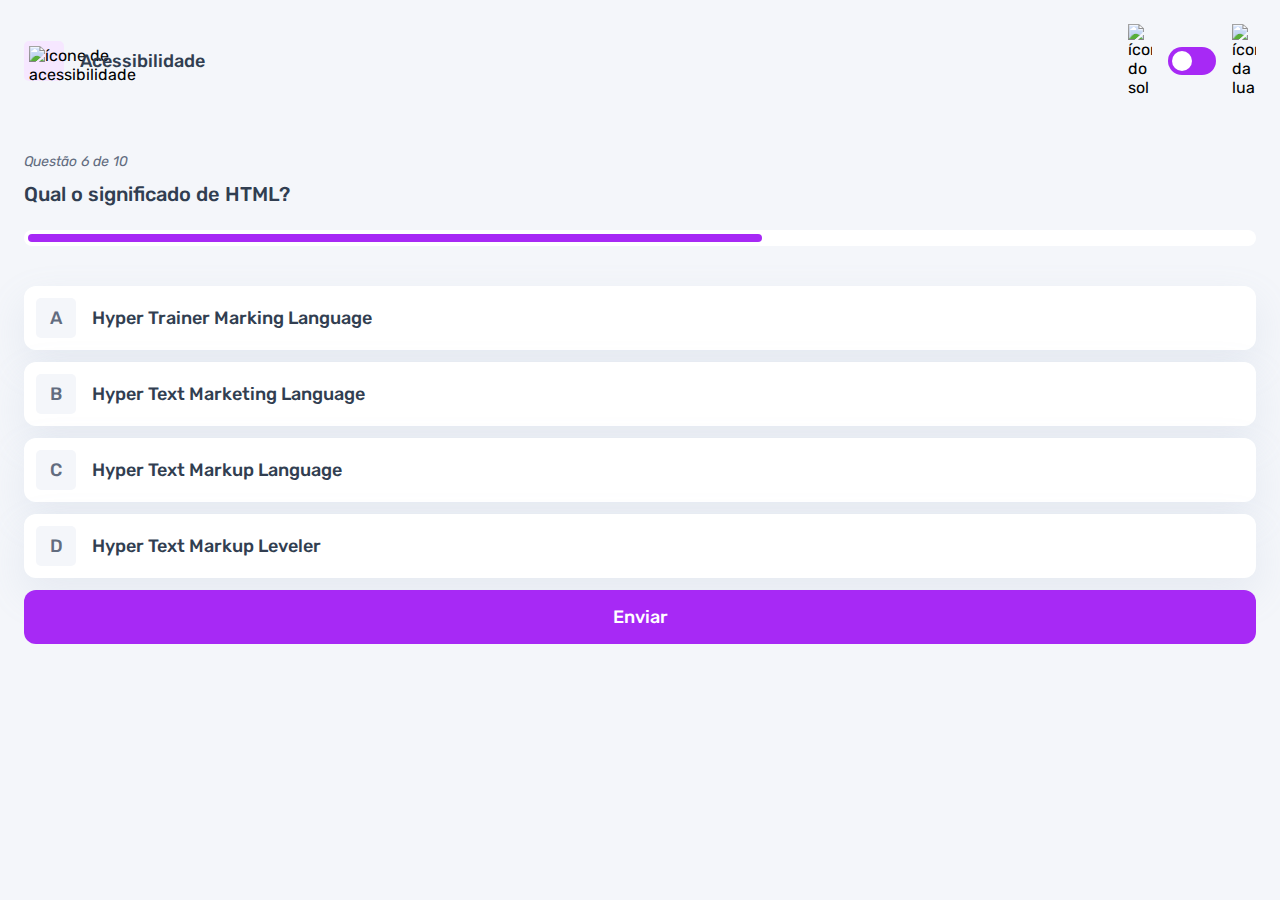
==== pages/quiz/quiz.html @ 740db1ae "adicionando o efeito de seleção nas alternativas" ====
<!DOCTYPE html>
<html lang="pt-BR">
<head>
    <meta charset="UTF-8">
    <meta name="viewport" content="width=device-width, initial-scale=1.0">
    <link rel="preconnect" href="https://fonts.googleapis.com">
    <link rel="preconnect" href="https://fonts.gstatic.com" crossorigin>
    <link href="https://fonts.googleapis.com/css2?family=Rubik:ital,wght@0,300..900;1,300..900&display=swap" rel="stylesheet">
    <link rel="stylesheet" href="quiz.css">
    <title>Quiz App</title>
</head>
<body>
    <header>
        <div class="assunto">
            <div class="assunto_icone">
                <img src="../../assets/images/icon-accessibility.svg" alt="ícone de acessibilidade">
            </div>

            <h1>Acessibilidade</h1>
        </div>

        <div class="tema">
            <img src="../../assets/images/icon-sun-dark.svg" alt="ícone do sol">
            <button>
                <div></div>
            </button>
            <img src="../../assets/images/icon-moon-dark.svg" alt="ícone da lua">
        </div>
    </header>

    <main>
        <section class="pergunta">
            <p>Questão 6 de 10</p>

            <h2>Qual o significado de HTML?</h2>

            <div class="barra_progresso">
                <div>
                    
                </div>
            </div>
        </section>

        <section class="alternativas">
            <form action="">
                <label for="alternativa_a">
                    <input type="radio" id="alternativa_a" name="alternativa">

                    <div>
                        <span>A</span>
                        Hyper Trainer Marking Language
                    </div>
                </label>

                <label for="alternativa_b">
                    <input type="radio" id="alternativa_b" name="alternativa">

                    <div>
                        <span>B</span>
                        Hyper Text Marketing Language
                    </div>
                </label>

                <label for="alternativa_c">
                    <input type="radio" id="alternativa_c" name="alternativa">

                    <div>
                        <span>C</span>
                        Hyper Text Markup Language
                    </div>
                </label>

                <label for="alternativa_d">
                    <input type="radio" id="alternativa_d" name="alternativa">

                    <div>
                        <span>D</span>
                        Hyper Text Markup Leveler
                    </div>
                </label>
            </form>

            <button>Enviar</button>
        </section>
    </main>
</body>
</html>
---- pages/quiz/quiz.css ----
* {
    margin: 0;
    padding: 0;
    box-sizing: border-box;
    font-family: "Rubik", sans-serif;
    -webkit-font-smoothing: antialised;
}

:root {
    --bg-color: #f4f6fa;
    --purple: #a729f5;
    --primary-text-color: #313e51;
    --secondary-text-color: #626c7f;
    --button-bg: #FFF;
    --shadow: 0px 16px 40px 0px rgba(143, 160, 193, 0.14);
    --bg-html: #fff1e9;
    --bg-css: #e0fedf;
    --bg-javascript: #ebf0ff;
    --bg-acessibilidade: #f6e7ff;
    --white: #FFF;
    --green: #26d782;
    --red: #ee5454;
    --bg-mobile: url(../../assets/images/pattern-background-mobile-light.svg);
    --bg-desktop: url(../../assets/images/pattern-background-desktop-light.svg);
}

body.escuro {
    --bg-color: #313e51;
    --bg-mobile: url(../../assets/images/pattern-background-mobile-dark.svg);
    --bg-desktop: url(../../assets/images/pattern-background-desktop-dark.svg);
    --primary-text-color: #FFF;
    --secondary-text-color: #abc1e1;
    --button-bg: #3b4d66;
    --shadow: 0px 16px 40px 0px rgba(49, 62, 81, 0.14);
}

body {
    height: 100svh;
    background: var(--bg-mobile) var(--bg-color);
    background-repeat: no-repeat;
    background-size: cover;
}

header {
    display: flex;
    justify-content: space-between;
    padding: 16px 24px;
}

.assunto {
    display: flex;
    align-items: center;
    gap: 16px;
}

.assunto_icone {
    background: var(--bg-acessibilidade);
    width: 40px;
    height: 40px;
    padding: 5px;
    border-radius: 5px;
}

.assunto_icone img {
    width: 100%;
}

.assunto h1 {
    font-size: 18px;
    font-weight: 500;
    color: var(--primary-text-color);
}

.tema {
    padding: 8px 0;
    display: flex;
    align-items: center;
    gap: 8px;
}

.tema img {
    width: 16px;
}

.tema button {
    height: 20px;
    width: 32px;
    background: var(--purple);
    border: 0;
    border-radius: 999px;
    padding: 4px;
}

.tema button div {
    background: var(--white);
    width: 12px;
    height: 12px;
    border-radius: 999px;
}

main {
    padding: 32px 24px;
}

.pergunta {
    margin-bottom: 40px;
}

.pergunta p {
    font-style: italic;
    font-size: 14px;
    color: var(--secondary-text-color);
    margin-bottom: 12px;
}

.pergunta h2 {
    font-size: 20px;
    font-weight: 500;
    color: var(--primary-text-color);
    line-height: 24px;
    margin-bottom: 24px;
}

.barra_progresso {
    background-color: var(--button-bg);
    height: 16px;
    padding: 4px;
    border-radius: 999px;
}

.barra_progresso div {
    height: 100%;
    width: 60%;
    background: var(--purple);
    border-radius: 999px;
}

.alternativas form {
    display: flex;
    flex-direction: column;
    gap: 12px;
    margin-bottom: 12px;
}

.alternativas label {
    display: block;
    background: var(--button-bg);
    padding: 12px;
    font-size: 18px;
    font-weight: 500;
    border-radius: 12px;
    box-shadow: var(--shadow);
    color: var(--primary-text-color);
}

.alternativas label:has(input:checked) {
    outline: 2px solid var(--purple);

    & span {
        background: var(--purple);
        color: white;
    }
}

.alternativas input {
    display: none;
}

.alternativas div {
    display: flex;
    align-items: center;
    gap: 16px;
}

.alternativas div span {
    display: block;
    width: 40px;
    height: 40px;
    background: var(--bg-color);
    border-radius: 5px;
    color: var(--secondary-text-color);

    display: flex;
    align-items: center;
    justify-content: center;
    flex-shrink: 0;
}

.alternativas button {
    padding: 16px;
    border-radius: 12px;
    border: none;
    background: var(--purple);
    color: var(--white);
    width: 100%;

    font-size: 18px;
    font-weight: 500;
}

@media(min-width: 1100px) {
    .tema {
        gap: 16px;
    }

    .tema img {
        width: 24px;
    }

    .tema button {
        width: 48px;
        height: 28px;
    }

    .tema button div {
        width: 20px;
        height: 20px;
    }
}
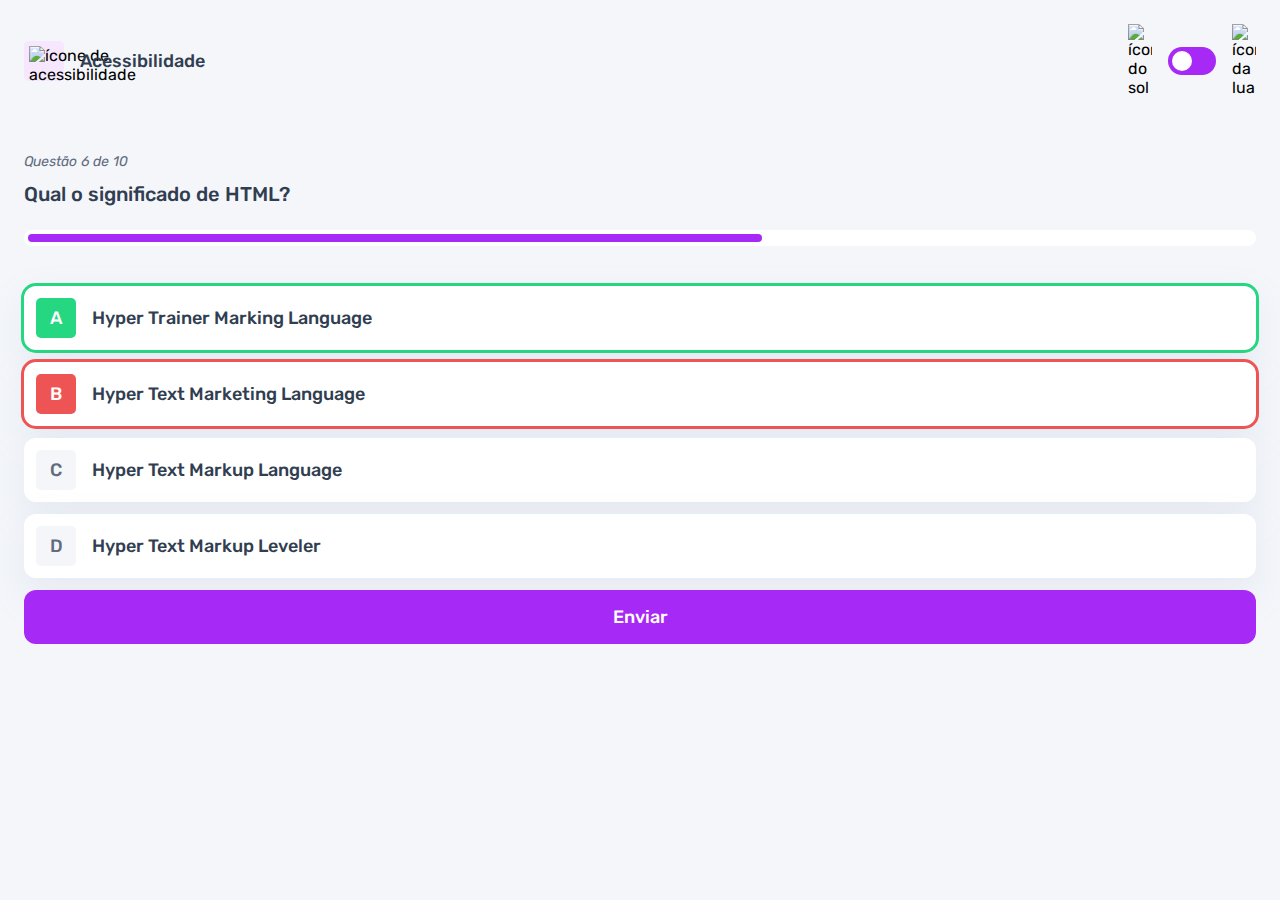
==== commit e2dfb6e2: "adicionando o efeito para alternativas corretas e erradas" ====
--- a/pages/quiz/quiz.html
+++ b/pages/quiz/quiz.html
@@ -43,7 +43,7 @@
 
         <section class="alternativas">
             <form action="">
-                <label for="alternativa_a">
+                <label for="alternativa_a" id="correta">
                     <input type="radio" id="alternativa_a" name="alternativa">
 
                     <div>
@@ -52,7 +52,7 @@
                     </div>
                 </label>
 
-                <label for="alternativa_b">
+                <label for="alternativa_b" id="errada">
                     <input type="radio" id="alternativa_b" name="alternativa">
 
                     <div>
--- a/pages/quiz/quiz.css
+++ b/pages/quiz/quiz.css
@@ -162,6 +162,24 @@
     }
 }
 
+.alternativas label#correta {
+    outline: 3px solid var(--green);
+
+    & span {
+        background: var(--green);
+        color: var(--white);
+    }
+}
+
+.alternativas label#errada {
+    outline: 3px solid var(--red);
+
+    & span {
+        background: var(--red);
+        color: var(--white);
+    }
+}
+
 .alternativas input {
     display: none;
 }
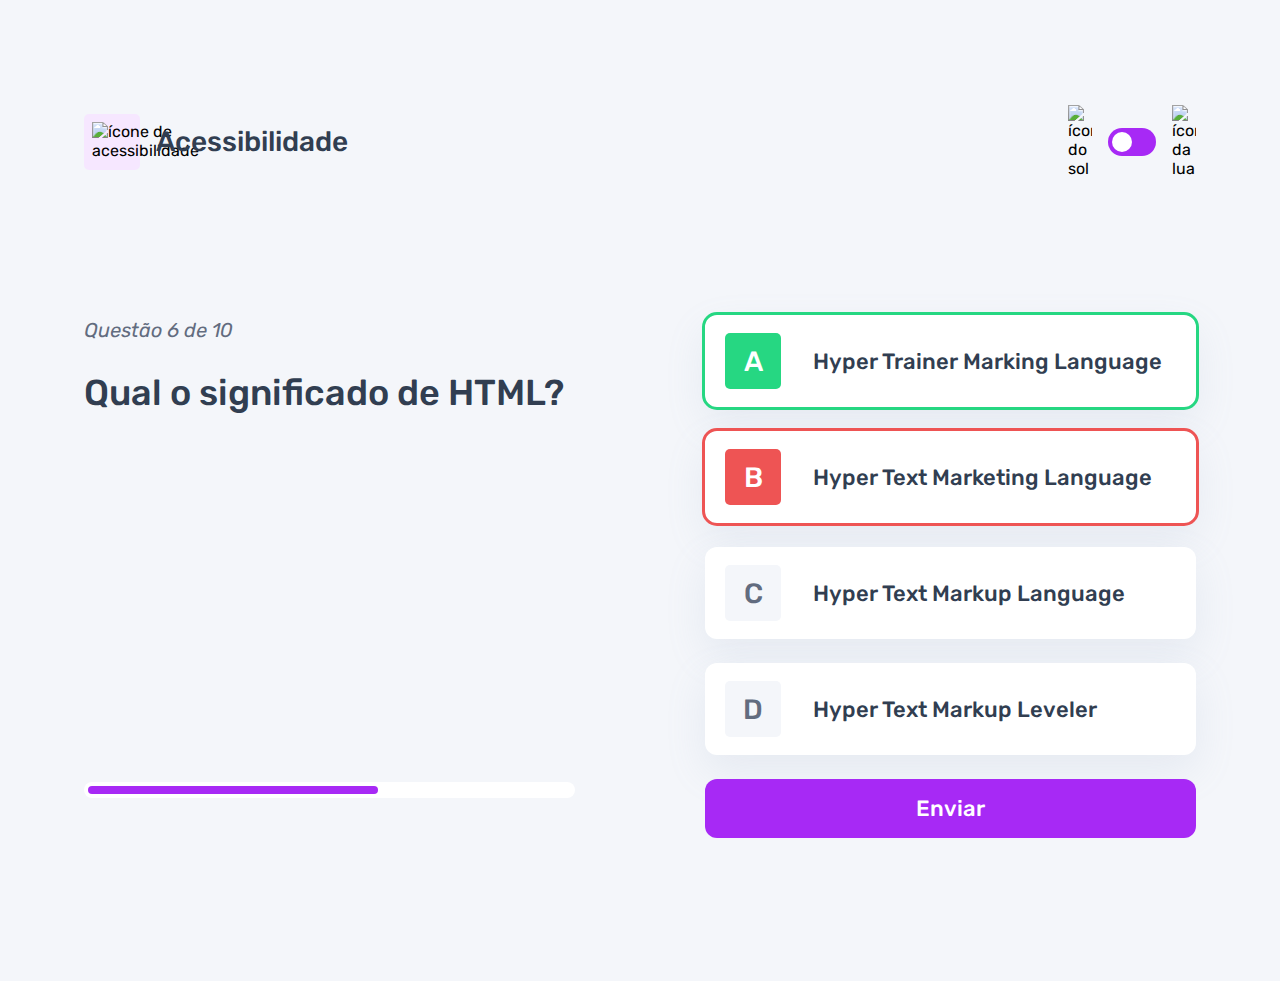
==== commit 104e0da5: "adicionada a responsividade para o desktop" ====
--- a/pages/quiz/quiz.html
+++ b/pages/quiz/quiz.html
@@ -30,9 +30,11 @@
 
     <main>
         <section class="pergunta">
-            <p>Questão 6 de 10</p>
+            <div>
+                <p>Questão 6 de 10</p>
 
-            <h2>Qual o significado de HTML?</h2>
+                <h2>Qual o significado de HTML?</h2>
+            </div>
 
             <div class="barra_progresso">
                 <div>
--- a/pages/quiz/quiz.css
+++ b/pages/quiz/quiz.css
@@ -217,6 +217,22 @@
 }
 
 @media(min-width: 1100px) {
+    header {
+        margin-block: 81px;
+        max-width: 1160px;
+        margin-inline: auto;
+    }
+
+    .assunto_icone {
+        width: 56px;
+        height: 56px;
+        padding: 8px;
+    }
+
+    .assunto h1 {
+        font-size: 28px;
+    }
+
     .tema {
         gap: 16px;
     }
@@ -234,4 +250,57 @@
         width: 20px;
         height: 20px;
     }
+
+    main {
+        max-width: 1160px;
+        margin-inline: auto;
+
+        display: flex;
+        gap: 130px;
+    }
+    
+    section {
+        width: 100%;
+    }
+
+    .pergunta {
+        display: flex;
+        flex-direction: column;
+        justify-content: space-between;
+    }
+
+    .pergunta p {
+        font-size: 20px;
+        line-height: 30px;
+        margin-bottom: 27px;
+    }
+
+    .pergunta h2 {
+        font-size: 36px;
+        line-height: 42px;
+    }
+
+    .alternativas form {
+        gap: 24px;
+        margin-bottom: 24px;
+    }
+
+    .alternativas label {
+        font-size: 22px;
+        padding: 18px 20px;
+    }
+
+    .alternativas div {
+        gap: 32px;
+    }
+
+    .alternativas div span {
+        width: 56px;
+        height: 56px;
+        font-size: 28px;
+    }
+
+    .alternativas button {
+        font-size: 22px;
+    }
 }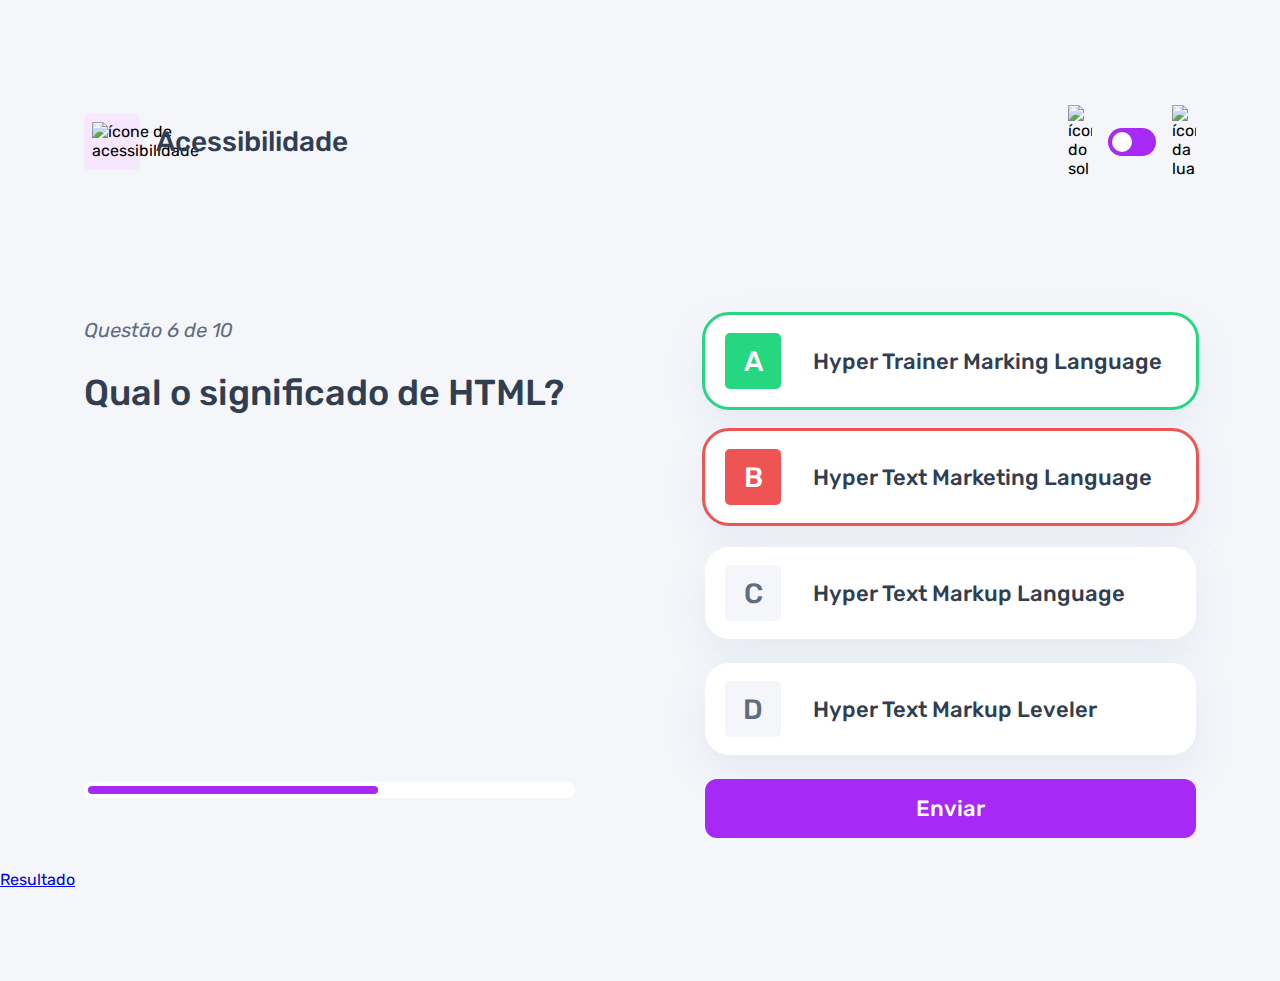
==== commit 1b4b3b9e: "adição do header no resultado.html" ====
--- a/pages/quiz/quiz.html
+++ b/pages/quiz/quiz.html
@@ -15,7 +15,6 @@
             <div class="assunto_icone">
                 <img src="../../assets/images/icon-accessibility.svg" alt="ícone de acessibilidade">
             </div>
-
             <h1>Acessibilidade</h1>
         </div>
 
@@ -32,13 +31,11 @@
         <section class="pergunta">
             <div>
                 <p>Questão 6 de 10</p>
-
                 <h2>Qual o significado de HTML?</h2>
             </div>
 
             <div class="barra_progresso">
-                <div>
-                    
+                <div> 
                 </div>
             </div>
         </section>
@@ -85,5 +82,7 @@
             <button>Enviar</button>
         </section>
     </main>
+
+    <a href="../resultado/resultado.html">Resultado</a>
 </body>
 </html>--- a/pages/quiz/quiz.css
+++ b/pages/quiz/quiz.css
@@ -8,7 +8,10 @@
 
 :root {
     --bg-color: #f4f6fa;
+    --bg-span: #f4f6fa;
+    --color-span: #626c7f;
     --purple: #a729f5;
+    --purple-hover: rgba(167, 41, 245, 0.7);
     --primary-text-color: #313e51;
     --secondary-text-color: #626c7f;
     --button-bg: #FFF;
@@ -26,6 +29,7 @@
 
 body.escuro {
     --bg-color: #313e51;
+    --color-span: #313e51;
     --bg-mobile: url(../../assets/images/pattern-background-mobile-dark.svg);
     --bg-desktop: url(../../assets/images/pattern-background-desktop-dark.svg);
     --primary-text-color: #FFF;
@@ -151,6 +155,14 @@
     border-radius: 12px;
     box-shadow: var(--shadow);
     color: var(--primary-text-color);
+    cursor: pointer;
+}
+
+.alternativas label:hover {
+    & span {
+        background: var(--bg-acessibilidade);
+        color: var(--purple);
+    }
 }
 
 .alternativas label:has(input:checked) {
@@ -194,9 +206,9 @@
     display: block;
     width: 40px;
     height: 40px;
-    background: var(--bg-color);
+    background: var(--bg-span);
     border-radius: 5px;
-    color: var(--secondary-text-color);
+    color: var(--color-span);
 
     display: flex;
     align-items: center;
@@ -214,9 +226,22 @@
 
     font-size: 18px;
     font-weight: 500;
+    transition: background 0.3s;
+}
+
+.alternativas button:hover {
+    background: var(--purple-hover);
+    cursor: pointer;
+    transition: 0.3;
 }
 
 @media(min-width: 1100px) {
+    body {
+        background: var(--bg-desktop) var(--bg-color);
+        background-size: cover;
+        background-repeat: no-repeat;
+    }
+    
     header {
         margin-block: 81px;
         max-width: 1160px;
@@ -288,6 +313,7 @@
     .alternativas label {
         font-size: 22px;
         padding: 18px 20px;
+        border-radius: 24px;
     }
 
     .alternativas div {
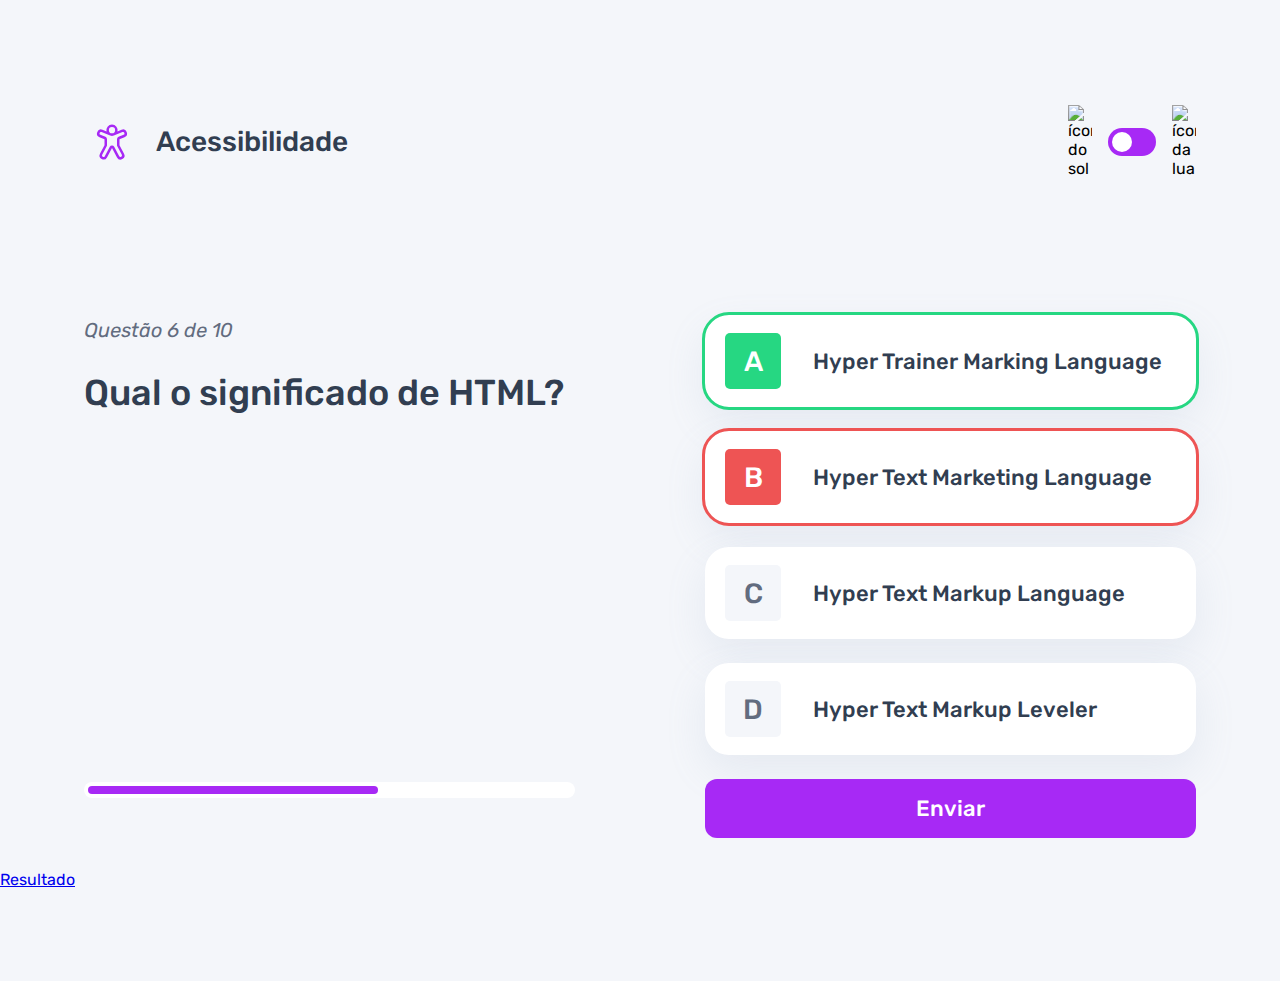
==== commit c5599d1d: "alteração dinâmica do assunto da página" ====
--- a/pages/quiz/quiz.html
+++ b/pages/quiz/quiz.html
@@ -7,13 +7,14 @@
     <link rel="preconnect" href="https://fonts.gstatic.com" crossorigin>
     <link href="https://fonts.googleapis.com/css2?family=Rubik:ital,wght@0,300..900;1,300..900&display=swap" rel="stylesheet">
     <link rel="stylesheet" href="quiz.css">
+    <script src="./quiz.js" type="module" defer></script>
     <title>Quiz App</title>
 </head>
 <body>
     <header>
         <div class="assunto">
             <div class="assunto_icone">
-                <img src="../../assets/images/icon-accessibility.svg" alt="ícone de acessibilidade">
+                <img src="../../assets/images/icon-accessibilidade.svg" alt="ícone de acessibilidade">
             </div>
             <h1>Acessibilidade</h1>
         </div>
--- a/pages/quiz/quiz.css
+++ b/pages/quiz/quiz.css
@@ -58,11 +58,26 @@
 }
 
 .assunto_icone {
-    background: var(--bg-acessibilidade);
     width: 40px;
     height: 40px;
     padding: 5px;
     border-radius: 5px;
+}
+
+.assunto_icone.html {
+    background: var(--bg-html);
+}
+
+.assunto_icone.css {
+    background: var(--bg-css);
+}
+
+.assunto_icone.javascript {
+    background: var(--bg-javascript);
+}
+
+.assunto_icone.accessibiliadade {
+    background: var(--bg-acessibilidade);
 }
 
 .assunto_icone img {
@@ -93,6 +108,8 @@
     border: 0;
     border-radius: 999px;
     padding: 4px;
+    display: flex;
+    cursor: pointer;
 }
 
 .tema button div {
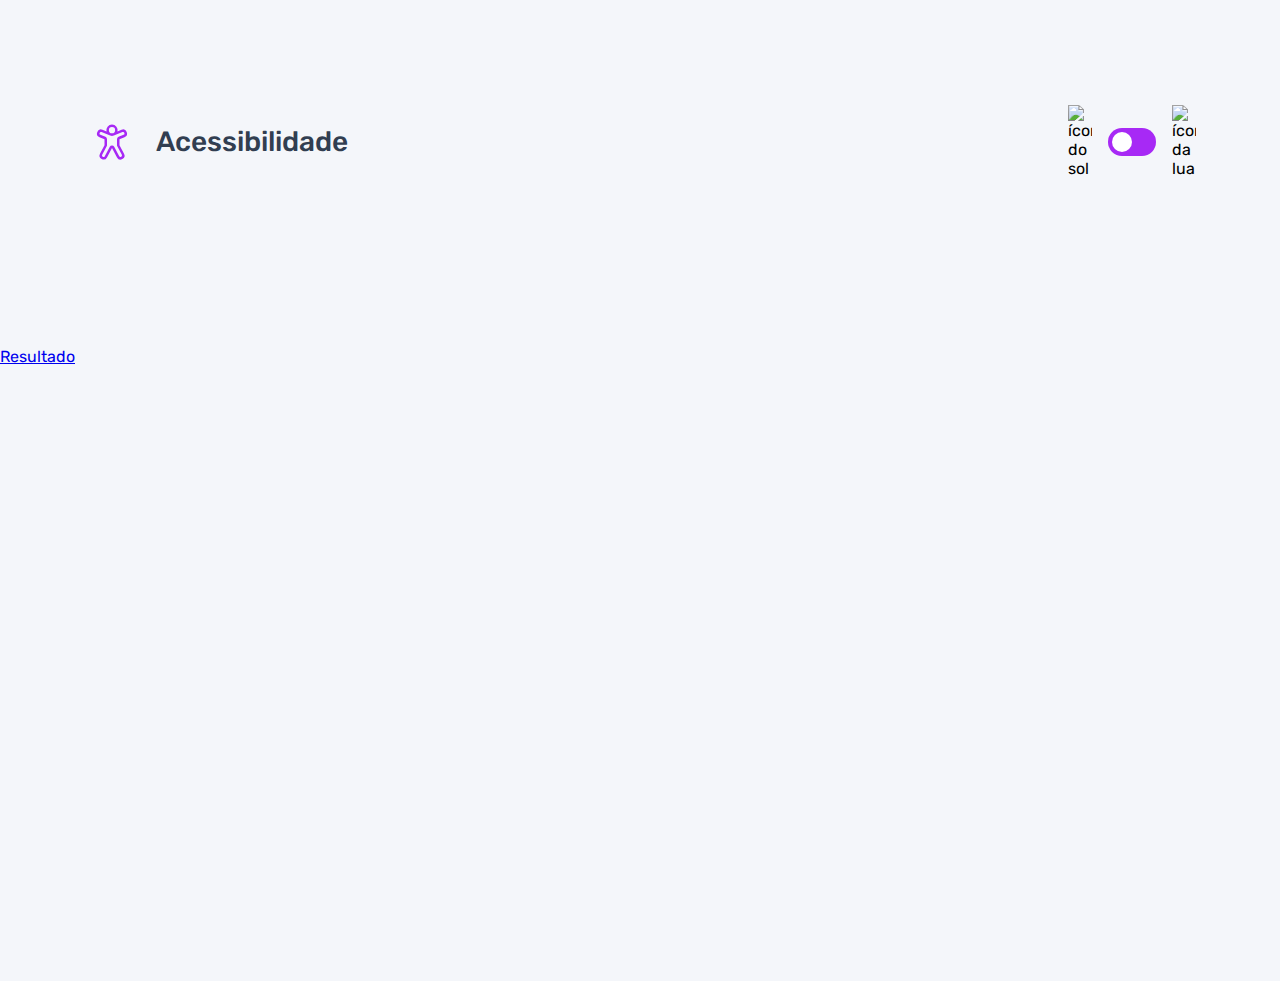
==== commit 34064d20: "adicionadas as funções de buscar as perguntas e montar as perguntas no html" ====
--- a/pages/quiz/quiz.html
+++ b/pages/quiz/quiz.html
@@ -5,7 +5,8 @@
     <meta name="viewport" content="width=device-width, initial-scale=1.0">
     <link rel="preconnect" href="https://fonts.googleapis.com">
     <link rel="preconnect" href="https://fonts.gstatic.com" crossorigin>
-    <link href="https://fonts.googleapis.com/css2?family=Rubik:ital,wght@0,300..900;1,300..900&display=swap" rel="stylesheet">
+    <link href="https://fonts.googleapis.com/css2?family=Rubik:ital,wght@0,300..900;1,300..900&display=swap"
+        rel="stylesheet">
     <link rel="stylesheet" href="quiz.css">
     <script src="./quiz.js" type="module" defer></script>
     <title>Quiz App</title>
@@ -14,7 +15,7 @@
     <header>
         <div class="assunto">
             <div class="assunto_icone">
-                <img src="../../assets/images/icon-accessibilidade.svg" alt="ícone de acessibilidade">
+                <img src="../../assets/images/icon-acessibilidade.svg" alt="ícone de acessibilidade">
             </div>
             <h1>Acessibilidade</h1>
         </div>
@@ -29,59 +30,7 @@
     </header>
 
     <main>
-        <section class="pergunta">
-            <div>
-                <p>Questão 6 de 10</p>
-                <h2>Qual o significado de HTML?</h2>
-            </div>
 
-            <div class="barra_progresso">
-                <div> 
-                </div>
-            </div>
-        </section>
-
-        <section class="alternativas">
-            <form action="">
-                <label for="alternativa_a" id="correta">
-                    <input type="radio" id="alternativa_a" name="alternativa">
-
-                    <div>
-                        <span>A</span>
-                        Hyper Trainer Marking Language
-                    </div>
-                </label>
-
-                <label for="alternativa_b" id="errada">
-                    <input type="radio" id="alternativa_b" name="alternativa">
-
-                    <div>
-                        <span>B</span>
-                        Hyper Text Marketing Language
-                    </div>
-                </label>
-
-                <label for="alternativa_c">
-                    <input type="radio" id="alternativa_c" name="alternativa">
-
-                    <div>
-                        <span>C</span>
-                        Hyper Text Markup Language
-                    </div>
-                </label>
-
-                <label for="alternativa_d">
-                    <input type="radio" id="alternativa_d" name="alternativa">
-
-                    <div>
-                        <span>D</span>
-                        Hyper Text Markup Leveler
-                    </div>
-                </label>
-            </form>
-
-            <button>Enviar</button>
-        </section>
     </main>
 
     <a href="../resultado/resultado.html">Resultado</a>
--- a/pages/quiz/quiz.css
+++ b/pages/quiz/quiz.css
@@ -151,7 +151,6 @@
 
 .barra_progresso div {
     height: 100%;
-    width: 60%;
     background: var(--purple);
     border-radius: 999px;
 }
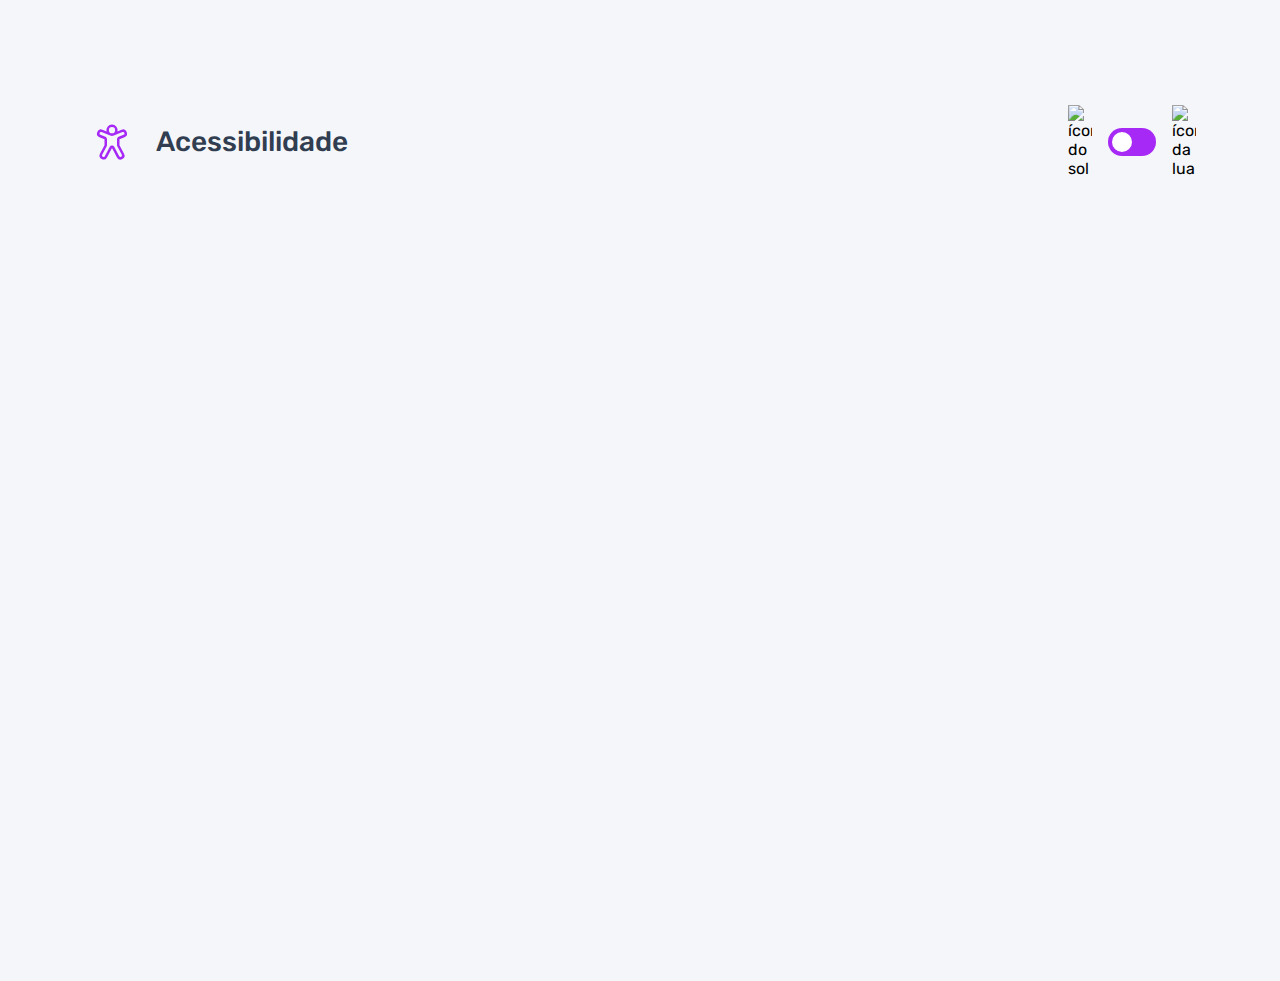
==== commit 1510d665: "adicionadas as funções do botão  de próxima pergunta e de finalizar o quiz" ====
--- a/pages/quiz/quiz.html
+++ b/pages/quiz/quiz.html
@@ -32,7 +32,5 @@
     <main>
 
     </main>
-
-    <a href="../resultado/resultado.html">Resultado</a>
 </body>
 </html>